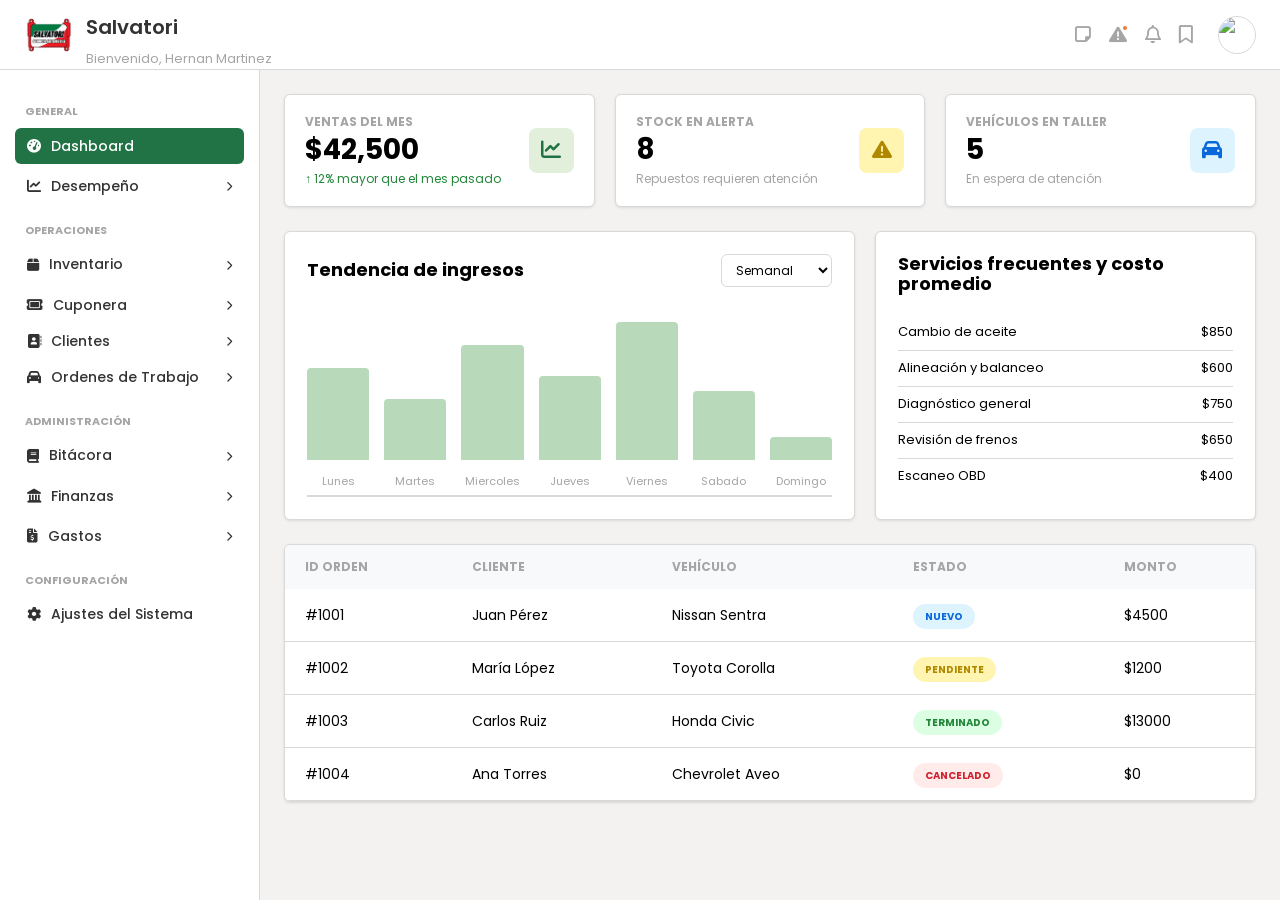
==== index.html @ 1855079c "Base del proyecto BuildNess" ====
<!DOCTYPE html>
<html lang="es">

<head>

    <meta charset="UTF-8">
    <meta name="viewport" content="width=device-width, initial-scale=1.0">

    <title>Salvatori - Portal</title>

    <link rel="stylesheet" href="css/normalize.css">
    <link rel="stylesheet" href="css/styles.css">

    <link href="https://fonts.googleapis.com/css2?family=Poppins:wght@300;400;500;600;700&display=swap"
        rel="stylesheet">

    <link href="https://cdnjs.cloudflare.com/ajax/libs/font-awesome/6.4.0/css/all.min.css" rel="stylesheet">

</head>

<body>

    <header id="main-header">

        <div class="logo-area">

            <div class="logo-box">
                <img src="assets/img/logo-salvatori.png" alt="Salvatori Logo">
            </div>

            <div>
                <h1>Salvatori</h1>
                <p>Bienvenido, Hernan Martinez</p>
            </div>

        </div>

        <div class="header-right">

            <div class="tool-icons">

                <i class="fa-regular fa-note-sticky"></i>

                <i class="fa-solid fa-triangle-exclamation">
                    <span class="notification-dot"></span>
                </i>

                <i class="fa-regular fa-bell"></i>
                <i class="fa-regular fa-bookmark"></i>

            </div>

            <div class="user-profile-circle">
                <img src="https://ui-avatars.com/api/?name=Hernan+Martinez&background=217346&color=fff" width="100%">
            </div>

        </div>

    </header>


    <!-- SIDEBAR -->

    <aside id="sidebar">

        <div class="nav-section">GENERAL</div>

        <div class="menu-item">
            <a href="index.html" class="menu-btn active">
                <span><i class="fa-solid fa-gauge-high"></i> Dashboard</span>
            </a>
        </div>

        <div class="menu-item">

            <input type="checkbox" id="desempeño" class="menu-check">

            <label for="desempeño" class="menu-btn">
                <span><i class="fa-solid fa-chart-line"></i> Desempeño</span>
                <i class="fa-solid fa-chevron-right chevron"></i>
            </label>

            <ul class="submenu">
                <li><a href="#">KPIs Personal</a></li>
                <li><a href="#">Eficiencia Taller</a></li>
            </ul>

        </div>


        <div class="nav-section">OPERACIONES</div>

        <div class="menu-item">

            <input type="checkbox" id="inventario" class="menu-check">

            <label for="inventario" class="menu-btn">
                <span><i class="fa-solid fa-box"></i> Inventario</span>
                <i class="fa-solid fa-chevron-right chevron"></i>
            </label>

            <ul class="submenu">
                <li><a href="#">Stock de Refacciones</a></li>
                <li><a href="#">Entradas/Salidas</a></li>
            </ul>

        </div>

        <div clss="menu-item">
            <input type="checkbox" id="cuponera" class="menu-check">

            <label for="cuponera" class="menu-btn">
                <span><i class="fa-solid fa-ticket"></i> Cuponera</span>
                <i class="fa-solid fa-chevron-right chevron"></i>
            </label>
            <ul class="submenu">
                <li><a href="#">Promociones vigentes</a></li>
                <li><a href="#">Historial de Canjes</a></li>
            </ul>
        </div>

        <div clss="menu-item">
            <input type="checkbox" id="clientes" class="menu-check">

            <label for="clientes" class="menu-btn">
                <span><i class="fa-solid fa-address-book"></i> Clientes</span>
                <i class="fa-solid fa-chevron-right chevron"></i>
            </label>
            <ul class="submenu">
                <li><a href="nuevo_cliente.html">Nuevo Cliente</a></li>
                <li><a href="#">Directorio de Clientes</a></li>
                <li><a href="#">Directorio de Vehiculos</a></li>
            </ul>
        </div>


        <div class="menu-item">

            <input type="checkbox" id="ordenes" class="menu-check">

            <label for="ordenes" class="menu-btn">
                <span><i class="fa-solid fa-car"></i> Ordenes de Trabajo</span>
                <i class="fa-solid fa-chevron-right chevron"></i>
            </label>

            <ul class="submenu">
                <li><a href="nueva_orden.html">Nueva orden</a></li>
                <li><a href="#">Seguimiento de orden</a></li>
                <li><a href="#">Historial</a></li>
            </ul>

        </div>

        <!-- ADMINISTRACIÓN -->

        <div class="nav-section">ADMINISTRACIÓN</div>

        <div class="menu-item">
            <input type="checkbox" id="m-bit" class="menu-check">
            <label for="m-bit" class="menu-btn">
                <span><i class="fa-solid fa-book"></i> Bitácora</span>
                <i class="fa-solid fa-chevron-right chevron"></i>
            </label>
            <ul class="submenu">
                <li><a href="#">Registro de Actividad</a></li>
            </ul>
        </div>


        <div class="menu-item">
            <input type="checkbox" id="m-fin" class="menu-check">
            <label for="m-fin" class="menu-btn">
                <span><i class="fa-solid fa-landmark"></i> Finanzas</span>
                <i class="fa-solid fa-chevron-right chevron"></i>
            </label>
            <ul class="submenu">
                <li><a href="#">Flujo de Caja</a></li>
                <li><a href="#">Facturacion</a></li>
            </ul>
        </div>


        <div class="menu-item">
            <input type="checkbox" id="m-gas" class="menu-check">
            <label for="m-gas" class="menu-btn">
                <span><i class="fa-solid fa-file-invoice-dollar"></i> Gastos</span>
                <i class="fa-solid fa-chevron-right chevron"></i>
            </label>
            <ul class="submenu">
                <li><a href="#">Proveedores</a></li>
            </ul>
        </div>


        <div class="nav-section">CONFIGURACIÓN</div>

        <div class="menu-item">
            <a class="menu-btn">
                <span><i class="fa-solid fa-gear"></i> Ajustes del Sistema</span>
            </a>
        </div>

    </aside>


    <!-- CONTENIDO -->

    <main id="content">

        <section class="stats-grid">

            <div class="card">

                <div>

                    <div class="card-label">Ventas del mes</div>
                    <div class="card-value">$42,500</div>

                    <div class="card-note positive">
                        ↑ 12% mayor que el mes pasado
                    </div>

                </div>

                <div class="card-icon" style="background:#e2efda;color:#217346;">
                    <i class="fa-solid fa-chart-line"></i>
                </div>

            </div>


            <div class="card">

                <div>

                    <div class="card-label">Stock en alerta</div>
                    <div class="card-value">8</div>

                    <div class="card-note">
                        Repuestos requieren atención
                    </div>

                </div>

                <div class="card-icon" style="background:#fff5b1;color:#b08800;">
                    <i class="fa-solid fa-triangle-exclamation"></i>
                </div>

            </div>


            <div class="card">

                <div>

                    <div class="card-label">Vehículos en taller</div>
                    <div class="card-value">5</div>

                    <div class="card-note">
                        En espera de atención
                    </div>

                </div>

                <div class="card-icon" style="background:#ddf4ff;color:#0969da;">
                    <i class="fa-solid fa-car"></i>
                </div>

            </div>

        </section>


        <section class="analytics-row">

            <div class="panel-box">

                <div class="panel-header">

                    <h3>Tendencia de ingresos</h3>

                    <select class="period-filter">
                        <option>Semanal</option>
                        <option>Último mes</option>
                        <option>Trimestre</option>
                        <option>Año</option>
                    </select>

                </div>

                <div class="chart-visual">

                    <div class="bar" style="height:60%">
                        <span class="month-label">Lunes</span>
                    </div>

                    <div class="bar" style="height:40%">
                        <span class="month-label">Martes</span>
                    </div>

                    <div class="bar" style="height:75%">
                        <span class="month-label">Miercoles</span>
                    </div>

                    <div class="bar" style="height:55%">
                        <span class="month-label">Jueves</span>
                    </div>

                    <div class="bar" style="height:90%">
                        <span class="month-label">Viernes</span>
                    </div>

                    <div class="bar" style="height:45%">
                        <span class="month-label">Sabado</span>
                    </div>

                    <div class="bar" style="height:15%">
                        <span class="month-label">Domingo</span>
                    </div>

                </div>

            </div>


            <div class="panel-box">

                <div class="panel-header">
                    <h3>Servicios frecuentes y costo promedio</h3>
                </div>

                <div class="servicios-list">

                    <div class="servicio-item">
                        <span>Cambio de aceite</span>
                        <span>$850</span>
                    </div>

                    <div class="servicio-item">
                        <span>Alineación y balanceo</span>
                        <span>$600</span>
                    </div>

                    <div class="servicio-item">
                        <span>Diagnóstico general</span>
                        <span>$750</span>
                    </div>

                    <div class="servicio-item">
                        <span>Revisión de frenos</span>
                        <span>$650</span>
                    </div>

                    <div class="servicio-item">
                        <span>Escaneo OBD</span>
                        <span>$400</span>
                    </div>

                </div>

            </div>

        </section>


        <section class="table-box">

            <table>

                <thead>

                    <tr>
                        <th>ID Orden</th>
                        <th>Cliente</th>
                        <th>Vehículo</th>
                        <th>Estado</th>
                        <th>Monto</th>
                    </tr>

                </thead>

                <tbody>

                    <tr>
                        <td>#1001</td>
                        <td>Juan Pérez</td>
                        <td>Nissan Sentra</td>
                        <td><span class="status st-nuevo">Nuevo</span></td>
                        <td>$4500</td>
                    </tr>

                    <tr>
                        <td>#1002</td>
                        <td>María López</td>
                        <td>Toyota Corolla</td>
                        <td><span class="status st-pendiente">Pendiente</span></td>
                        <td>$1200</td>
                    </tr>

                    <tr>
                        <td>#1003</td>
                        <td>Carlos Ruiz</td>
                        <td>Honda Civic</td>
                        <td><span class="status st-terminado">Terminado</span></td>
                        <td>$13000</td>
                    </tr>

                    <tr>
                        <td>#1004</td>
                        <td>Ana Torres</td>
                        <td>Chevrolet Aveo</td>
                        <td><span class="status st-cancelado">Cancelado</span></td>
                        <td>$0</td>
                    </tr>

                </tbody>

            </table>

        </section>

    </main>

</body>

</html>
---- css/styles.css ----
:root{

--primary:#217346;
--primary-dark:#107c10;

--accent-soft:#e2efda;
--bg-neutral:#f3f2f1;

--border:#d9d9d9;

--text-main:#333;
--text-sub:#a5a5a5;

--white:#ffffff;

--shadow:0 1px 3px rgba(0,0,0,0.1);

--st-completado:#22863a;
--bg-completado:#dcffe4;

--st-pendiente:#b08800;
--bg-pendiente:#fff5b1;

--st-cancelado:#cf222e;
--bg-cancelado:#ffebe9;

--st-cotizado:#57606a;
--bg-cotizado:#f6f8fa;

--st-nuevo:#0969da;
--bg-nuevo:#ddf4ff;
}

/* ======================
RESET
====================== */

*{
margin:0;
padding:0;
box-sizing:border-box;
}

body{

font-family:'Poppins',sans-serif;
font-size:15px;

background-color:var(--bg-neutral);

display:grid;

grid-template-areas:
"header header"
"sidebar content";

grid-template-columns:260px 1fr;
grid-template-rows:70px 1fr;

height:100vh;

overflow:hidden;
}

/* ======================
HEADER
====================== */

#main-header{

grid-area:header;

background:var(--white);

border-bottom:1px solid var(--border);

display:flex;

align-items:center;
justify-content:space-between;

padding:0 24px;
}

.logo-area{
display:flex;
align-items:center;
gap:12px;
}

.logo-box{

width:50px;
height:50px;

display:flex;
align-items:center;
justify-content:center;

border-radius:8px;

overflow:hidden;
}

.logo-box img{

width:100%;
height:100%;

object-fit:contain;
display:block;
}

.logo-area h1{

font-size:20px;
font-weight:600;

color:var(--text-main);
}

.logo-area p{

font-size:13px;

color:var(--text-sub);
}

.header-right{

display:flex;

align-items:center;

gap:25px;
}

/* ICONOS */

.tool-icons{

display:flex;

gap:18px;

color:var(--text-sub);

font-size:18px;
}

.tool-icons i{

cursor:pointer;

position:relative;

transition:color .2s;
}

.tool-icons i:hover{

color:var(--primary);
}

.notification-dot{

position:absolute;

top:-2px;
right:-2px;

width:8px;
height:8px;

background:#ed7d31;

border:2px solid white;

border-radius:50%;
}

.user-profile-circle{

width:38px;
height:38px;

border-radius:50%;

border:1px solid var(--border);

overflow:hidden;
}

/* ======================
SIDEBAR
====================== */

#sidebar{

grid-area:sidebar;

background:var(--white);

border-right:1px solid var(--border);

padding:15px;

overflow-y:auto;
}

.nav-section{

font-size:11px;

font-weight:700;

color:var(--text-sub);

text-transform:uppercase;

margin:20px 0 10px 10px;
}

.menu-item{

margin-bottom:4px;
}

.menu-check{

display:none;
}

.menu-btn{

display:flex;

align-items:center;
justify-content:space-between;

padding:10px 12px;

font-size:14px;

font-weight:500;

border-radius:6px;

cursor:pointer;

text-decoration:none;

color:var(--text-main);
}

.menu-btn span{

display:flex;

align-items:center;

gap:10px;
}

.menu-btn:hover{

background:var(--accent-soft);
}

.menu-btn.active{

background:var(--primary);

color:white;
}

.chevron{

font-size:10px;

transition:transform .3s;
}

.submenu{

list-style:none;

padding-left:44px;

max-height:0;

overflow:hidden;

transition:max-height .3s ease-out;
}

.submenu li a{

display:block;

padding:7px 0;

font-size:13px;

text-decoration:none;

color:var(--text-sub);
}

.submenu li a:hover{

color:var(--primary);
}

.menu-check:checked ~ .submenu{

max-height:250px;

padding-bottom:8px;
}

.menu-check:checked ~ .menu-btn .chevron{

transform:rotate(90deg);
}

/* ======================
CONTENT
====================== */

#content{

grid-area:content;

padding:24px;

overflow-y:auto;
}

/* ======================
KPI CARDS
====================== */

.stats-grid{

display:grid;

grid-template-columns:repeat(3,1fr);

gap:20px;

margin-bottom:24px;
}

.card{

background:var(--white);

padding:20px;

border-radius:6px;

border:1px solid var(--border);

display:flex;

justify-content:space-between;

align-items:center;

box-shadow:var(--shadow);
}

.card-label{

font-size:12px;

font-weight:700;

color:var(--text-sub);

text-transform:uppercase;
}

.card-value{

font-size:28px;

font-weight:700;

margin-top:5px;
}

.card-note{

font-size:12px;

margin-top:6px;

color:var(--text-sub);
}

.card-note.positive{

color:var(--st-completado);
}

.card-icon{

width:45px;
height:45px;

border-radius:8px;

display:flex;

align-items:center;
justify-content:center;

font-size:20px;
}

/* ======================
ANALYTICS
====================== */

.analytics-row{

display:grid;

grid-template-columns:1.8fr 1.2fr;

gap:20px;

margin-bottom:24px;
}

.panel-box{

background:var(--white);

border:1px solid var(--border);

border-radius:6px;

padding:22px;

box-shadow:var(--shadow);
}

.panel-header{

display:flex;

justify-content:space-between;

align-items:center;

margin-bottom:20px;
}

.panel-header h3{

font-size:18px;
}

.period-filter{

font-family:'Poppins',sans-serif;

font-size:12px;

padding:6px 10px;

border:1px solid var(--border);

border-radius:6px;

background:var(--white);
}

/* ======================
CHART
====================== */

.chart-visual{

height:190px;

display:flex;

align-items:flex-end;

gap:15px;

border-bottom:2px solid var(--border);

padding-bottom:35px;
}

.bar{

flex:1;

background:#b8daba;

border-radius:4px 4px 0 0;

position:relative;
}

.month-label{

position:absolute;

bottom:-28px;

left:50%;

transform:translateX(-50%);

font-size:11px;

color:var(--text-sub);
}

/* ======================
SERVICIOS FRECUENTES
====================== */

.servicios-list{

margin-top:10px;
}

.servicio-item{

display:flex;

justify-content:space-between;

padding:10px 0;

border-bottom:1px solid var(--border);

font-size:13px;
}

.servicio-item:last-child{

border-bottom:none;
}

/* ======================
TABLE
====================== */

.table-box{

background:var(--white);

border:1px solid var(--border);

border-radius:6px;

overflow:hidden;

box-shadow:var(--shadow);
}

table{

width:100%;

border-collapse:collapse;
}

th{

background:#f8f9fa;

padding:15px 20px;

text-align:left;

font-size:12px;

color:var(--text-sub);

text-transform:uppercase;
}

td{

padding:18px 20px;

border-bottom:1px solid var(--border);

font-size:14px;
}

/* ======================
STATUS
====================== */

.status{

padding:5px 12px;

border-radius:15px;

font-size:10px;

font-weight:700;

text-transform:uppercase;
}


/* ======================
FORMULARIOS GENERALES
====================== */

.form-page{
background:var(--white);
border:1px solid var(--border);
border-radius:6px;
padding:25px;
box-shadow:var(--shadow);
}

.form-title{
font-size:20px;
font-weight:600;
margin-bottom:20px;
}

.form-grid{
display:grid;
grid-template-columns:1fr 1fr;
gap:25px;
}

.form-section{
border:1px solid var(--border);
border-radius:6px;
padding:20px;
background:#fafafa;
}

.form-section h3{
font-size:15px;
margin-bottom:15px;
}

.input-group{
display:flex;
flex-direction:column;
margin-bottom:15px;
}

.input-group label{
font-size:12px;
font-weight:600;
margin-bottom:5px;
color:var(--text-sub);
text-transform:uppercase;
}

.input-group input,
.input-group select,
.input-group textarea{

font-family:'Poppins',sans-serif;

padding:10px;

border:1px solid var(--border);

border-radius:6px;

font-size:14px;

background:white;
}

textarea{
resize:vertical;
min-height:80px;
}

/* ======================
BOTONES FORM
====================== */

.form-actions{

margin-top:20px;

display:flex;

gap:12px;
}

.btn{

padding:10px 18px;

border-radius:6px;

border:1px solid var(--border);

background:#f8f9fa;

cursor:pointer;

font-weight:500;

font-family:'Poppins',sans-serif;
}

.btn-primary{

background:var(--primary);

color:white;

border:none;
}

.btn-primary:hover{

background:var(--primary-dark);
}

/* ======================
ORDEN DE TRABAJO
====================== */

.ot-layout{

display:grid;

grid-template-columns:2fr 1fr;

gap:25px;
}

.ot-side{

background:#fafafa;

border:1px solid var(--border);

border-radius:6px;

padding:20px;
}

.ot-side h3{

font-size:15px;

margin-bottom:10px;
}

.ot-actions{

margin-top:10px;

display:flex;

flex-direction:column;

gap:8px;
}

.ot-actions button{

padding:8px;

font-size:13px;

cursor:pointer;

border-radius:6px;

border:1px solid var(--border);

background:#f3f2f1;
}

.ot-actions button:hover{

background:#eaeaea;
}

.total-box{

margin-top:20px;

display:flex;

gap:20px;
}

.total-box input{

width:160px;

padding:10px;

border:1px solid var(--border);

border-radius:6px;
}

.st-nuevo{background:var(--bg-nuevo);color:var(--st-nuevo);}
.st-cotizado{background:var(--bg-cotizado);color:var(--st-cotizado);}
.st-pendiente{background:var(--bg-pendiente);color:var(--st-pendiente);}
.st-terminado{background:var(--bg-completado);color:var(--st-completado);}
.st-cancelado{background:var(--bg-cancelado);color:var(--st-cancelado);}
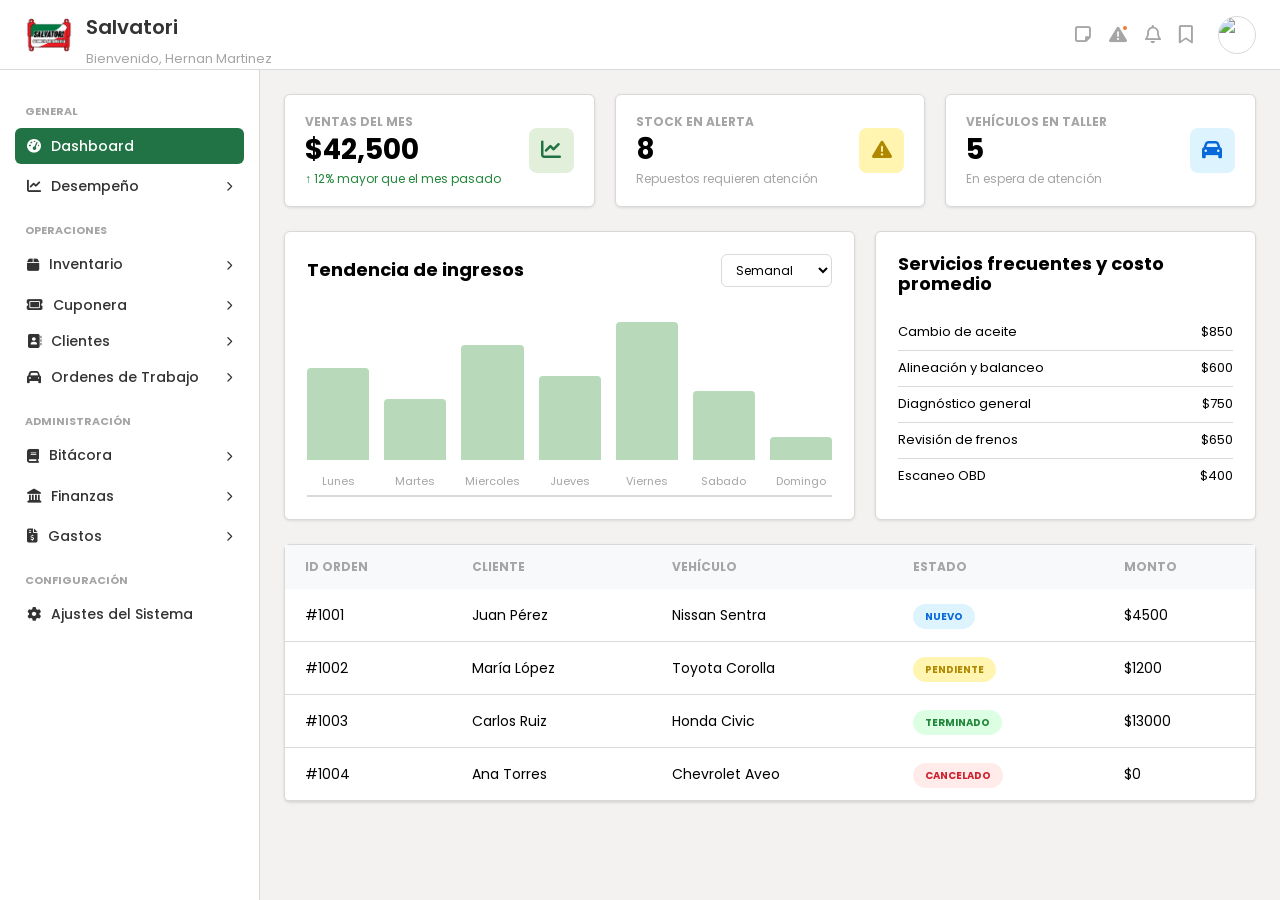
==== commit 039efab4: "Respaldo local antes de unir cambios" ====
--- a/index.html
+++ b/index.html
@@ -100,7 +100,7 @@
             </label>
 
             <ul class="submenu">
-                <li><a href="#">Stock de Refacciones</a></li>
+                <li><a href="mostrar_Inventario.php">Stock de Refacciones</a></li>
                 <li><a href="#">Entradas/Salidas</a></li>
             </ul>
 
@@ -128,8 +128,8 @@
             </label>
             <ul class="submenu">
                 <li><a href="nuevo_cliente.html">Nuevo Cliente</a></li>
-                <li><a href="#">Directorio de Clientes</a></li>
-                <li><a href="#">Directorio de Vehiculos</a></li>
+                <li><a href="mostrar_clientes.php">Directorio de Clientes</a></li>
+                <li><a href="mostrar_vehiculos.php">Directorio de Vehiculos</a></li>
             </ul>
         </div>
 
--- a/css/styles.css
+++ b/css/styles.css
@@ -59,7 +59,6 @@
 
 height:100vh;
 
-overflow:hidden;
 }
 
 /* ======================
@@ -562,8 +561,6 @@
 border:1px solid var(--border);
 
 border-radius:6px;
-
-overflow:hidden;
 
 box-shadow:var(--shadow);
 }
@@ -819,4 +816,5 @@
 .st-cotizado{background:var(--bg-cotizado);color:var(--st-cotizado);}
 .st-pendiente{background:var(--bg-pendiente);color:var(--st-pendiente);}
 .st-terminado{background:var(--bg-completado);color:var(--st-completado);}
-.st-cancelado{background:var(--bg-cancelado);color:var(--st-cancelado);}+.st-cancelado{background:var(--bg-cancelado);color:var(--st-cancelado);}
+
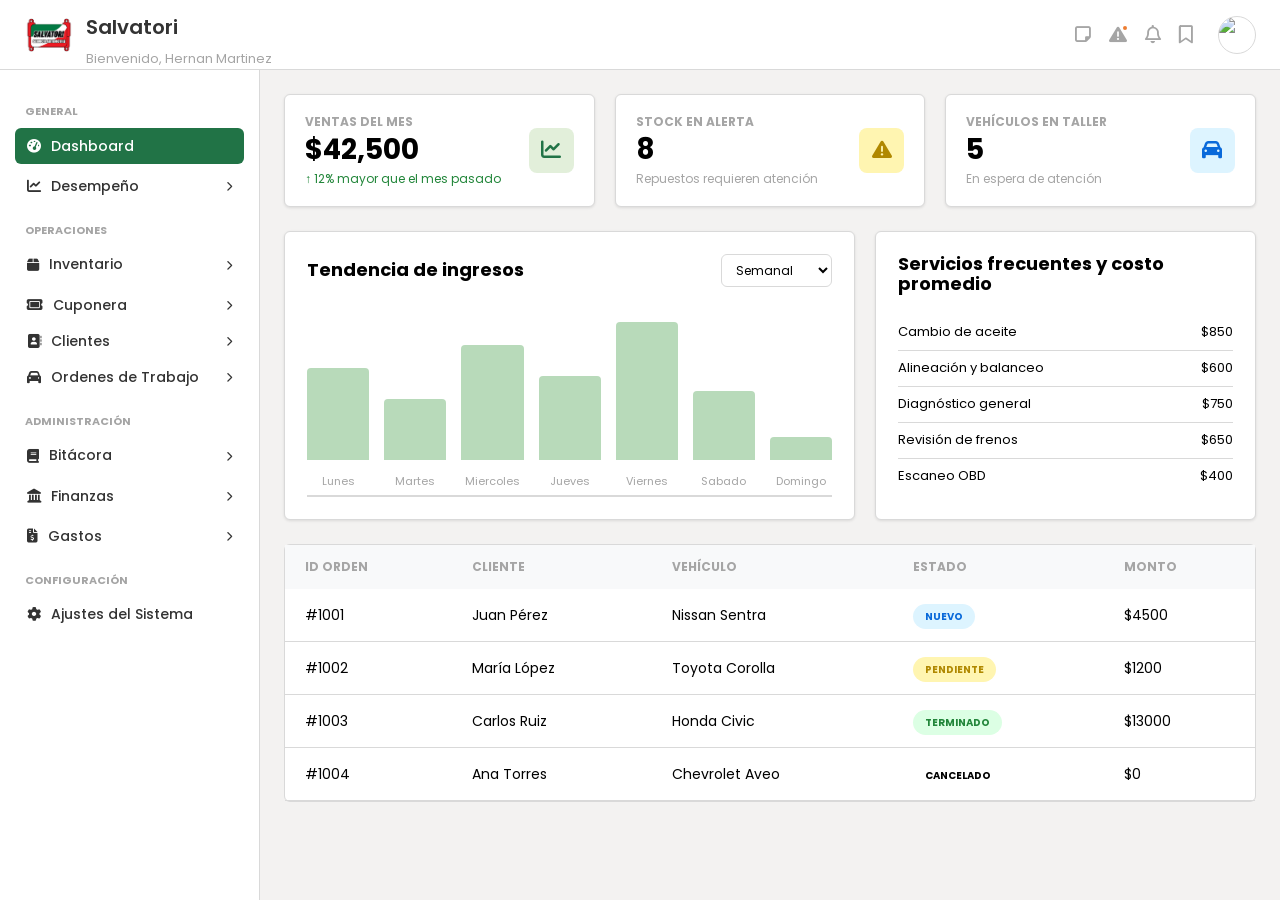
==== commit dbf038a1: "commit de bases de datos primera parte" ====
--- a/index.html
+++ b/index.html
@@ -100,7 +100,11 @@
             </label>
 
             <ul class="submenu">
+<<<<<<< HEAD
                 <li><a href="mostrar_Inventario.php">Stock de Refacciones</a></li>
+=======
+                <li><a href="#">Stock de Refacciones</a></li>
+>>>>>>> 7efe7dcb1973ea1dda36215cb1696641585e482b
                 <li><a href="#">Entradas/Salidas</a></li>
             </ul>
 
@@ -128,8 +132,13 @@
             </label>
             <ul class="submenu">
                 <li><a href="nuevo_cliente.html">Nuevo Cliente</a></li>
+<<<<<<< HEAD
                 <li><a href="mostrar_clientes.php">Directorio de Clientes</a></li>
                 <li><a href="mostrar_vehiculos.php">Directorio de Vehiculos</a></li>
+=======
+                <li><a href="#">Directorio de Clientes</a></li>
+                <li><a href="#">Directorio de Vehiculos</a></li>
+>>>>>>> 7efe7dcb1973ea1dda36215cb1696641585e482b
             </ul>
         </div>
 
--- a/css/styles.css
+++ b/css/styles.css
@@ -59,6 +59,10 @@
 
 height:100vh;
 
+<<<<<<< HEAD
+=======
+overflow:hidden;
+>>>>>>> 7efe7dcb1973ea1dda36215cb1696641585e482b
 }
 
 /* ======================
@@ -562,6 +566,11 @@
 
 border-radius:6px;
 
+<<<<<<< HEAD
+=======
+overflow:hidden;
+
+>>>>>>> 7efe7dcb1973ea1dda36215cb1696641585e482b
 box-shadow:var(--shadow);
 }
 
@@ -816,5 +825,9 @@
 .st-cotizado{background:var(--bg-cotizado);color:var(--st-cotizado);}
 .st-pendiente{background:var(--bg-pendiente);color:var(--st-pendiente);}
 .st-terminado{background:var(--bg-completado);color:var(--st-completado);}
+<<<<<<< HEAD
 .st-cancelado{background:var(--bg-cancelado);color:var(--st-cancelado);}
 
+=======
+.st-cancelado{background:var(--bg-cancelado);color:var(--st-cancelado);}
+>>>>>>> 7efe7dcb1973ea1dda36215cb1696641585e482b
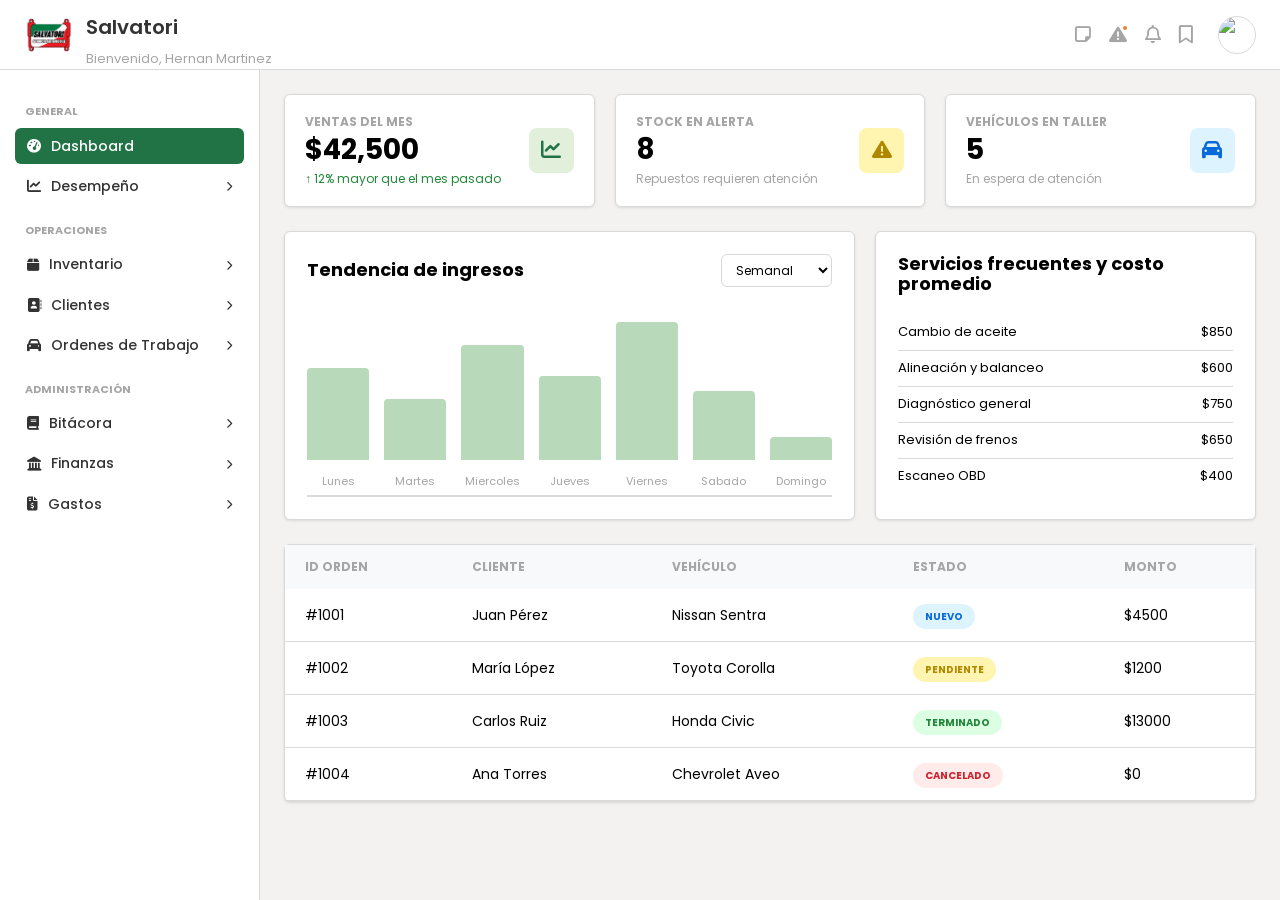
==== commit 3bc5fb0b: "Commit eliminando configuracion y cuponera, ademas de agregar cambios en inventario" ====
--- a/index.html
+++ b/index.html
@@ -100,30 +100,13 @@
             </label>
 
             <ul class="submenu">
-<<<<<<< HEAD
                 <li><a href="mostrar_Inventario.php">Stock de Refacciones</a></li>
-=======
-                <li><a href="#">Stock de Refacciones</a></li>
->>>>>>> 7efe7dcb1973ea1dda36215cb1696641585e482b
-                <li><a href="#">Entradas/Salidas</a></li>
-            </ul>
-
-        </div>
-
-        <div clss="menu-item">
-            <input type="checkbox" id="cuponera" class="menu-check">
-
-            <label for="cuponera" class="menu-btn">
-                <span><i class="fa-solid fa-ticket"></i> Cuponera</span>
-                <i class="fa-solid fa-chevron-right chevron"></i>
-            </label>
-            <ul class="submenu">
-                <li><a href="#">Promociones vigentes</a></li>
-                <li><a href="#">Historial de Canjes</a></li>
-            </ul>
-        </div>
-
-        <div clss="menu-item">
+                <li><a href="entradas_salidas.php">Entradas/Salidas</a></li>
+            </ul>
+
+        </div>
+
+        <div class="menu-item">
             <input type="checkbox" id="clientes" class="menu-check">
 
             <label for="clientes" class="menu-btn">
@@ -132,13 +115,8 @@
             </label>
             <ul class="submenu">
                 <li><a href="nuevo_cliente.html">Nuevo Cliente</a></li>
-<<<<<<< HEAD
                 <li><a href="mostrar_clientes.php">Directorio de Clientes</a></li>
                 <li><a href="mostrar_vehiculos.php">Directorio de Vehiculos</a></li>
-=======
-                <li><a href="#">Directorio de Clientes</a></li>
-                <li><a href="#">Directorio de Vehiculos</a></li>
->>>>>>> 7efe7dcb1973ea1dda36215cb1696641585e482b
             </ul>
         </div>
 
@@ -200,14 +178,6 @@
             </ul>
         </div>
 
-
-        <div class="nav-section">CONFIGURACIÓN</div>
-
-        <div class="menu-item">
-            <a class="menu-btn">
-                <span><i class="fa-solid fa-gear"></i> Ajustes del Sistema</span>
-            </a>
-        </div>
 
     </aside>
 
--- a/css/styles.css
+++ b/css/styles.css
@@ -29,6 +29,9 @@
 
 --st-nuevo:#0969da;
 --bg-nuevo:#ddf4ff;
+
+--color-fuente: #000000;
+--color-fondo: #ffffff;
 }
 
 /* ======================
@@ -59,10 +62,6 @@
 
 height:100vh;
 
-<<<<<<< HEAD
-=======
-overflow:hidden;
->>>>>>> 7efe7dcb1973ea1dda36215cb1696641585e482b
 }
 
 /* ======================
@@ -566,11 +565,6 @@
 
 border-radius:6px;
 
-<<<<<<< HEAD
-=======
-overflow:hidden;
-
->>>>>>> 7efe7dcb1973ea1dda36215cb1696641585e482b
 box-shadow:var(--shadow);
 }
 
@@ -821,13 +815,38 @@
 border-radius:6px;
 }
 
+.input-error{
+border-color:var(--st-cancelado)!important;
+background:#fff8f8;
+}
+
+.error-msg{
+display:block;
+color:var(--st-cancelado);
+font-size:12px;
+margin-top:4px;
+}
+
+.form-alerta{
+margin:16px 24px;
+padding:12px 16px;
+background:var(--accent-soft);
+border:1px solid var(--primary);
+border-radius:6px;
+color:var(--text-main);
+}
+
+.btn-tabla-borrar{
+display:inline-flex;
+align-items:center;
+justify-content:center;
+text-decoration:none;
+color:inherit;
+}
+
 .st-nuevo{background:var(--bg-nuevo);color:var(--st-nuevo);}
 .st-cotizado{background:var(--bg-cotizado);color:var(--st-cotizado);}
 .st-pendiente{background:var(--bg-pendiente);color:var(--st-pendiente);}
 .st-terminado{background:var(--bg-completado);color:var(--st-completado);}
-<<<<<<< HEAD
 .st-cancelado{background:var(--bg-cancelado);color:var(--st-cancelado);}
 
-=======
-.st-cancelado{background:var(--bg-cancelado);color:var(--st-cancelado);}
->>>>>>> 7efe7dcb1973ea1dda36215cb1696641585e482b
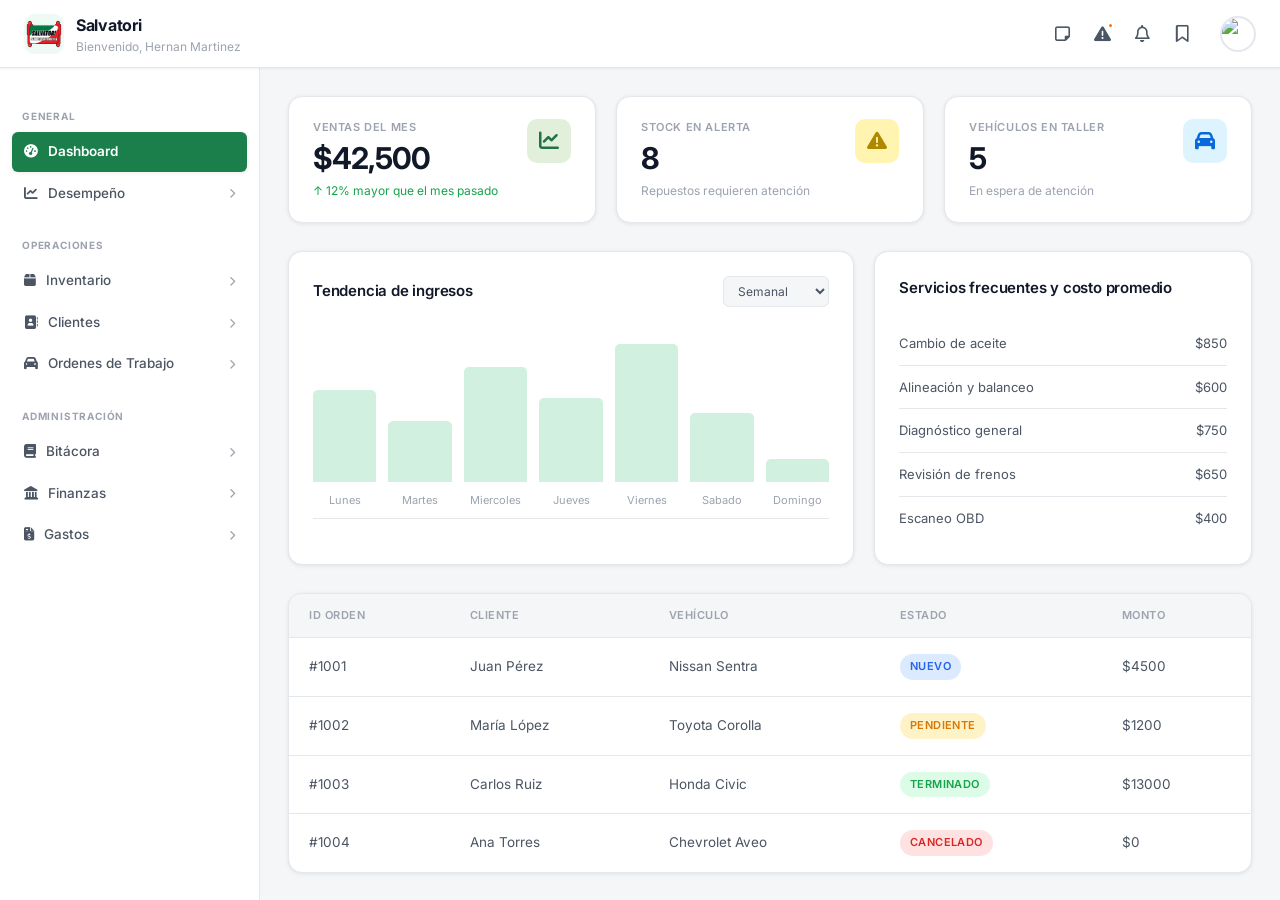
==== commit a0a552a7: "Cambios en hoja de estilos, bd y docker" ====
--- a/index.html
+++ b/index.html
@@ -8,7 +8,6 @@
 
     <title>Salvatori - Portal</title>
 
-    <link rel="stylesheet" href="css/normalize.css">
     <link rel="stylesheet" href="css/styles.css">
 
     <link href="https://fonts.googleapis.com/css2?family=Poppins:wght@300;400;500;600;700&display=swap"
@@ -23,6 +22,9 @@
     <header id="main-header">
 
         <div class="logo-area">
+            <button id="menu-toggle" class="menu-toggle-btn" aria-label="Abrir menú">
+                <i class="fa-solid fa-bars"></i>
+            </button>
 
             <div class="logo-box">
                 <img src="assets/img/logo-salvatori.png" alt="Salvatori Logo">
@@ -400,6 +402,34 @@
 
     </main>
 
+    <div id="sidebar-overlay"></div>
+    <script>
+    document.addEventListener('DOMContentLoaded', function() {
+        var menuToggle = document.getElementById('menu-toggle');
+        var sidebar = document.getElementById('sidebar');
+        var overlay = document.getElementById('sidebar-overlay');
+
+        if (menuToggle && sidebar && overlay) {
+            menuToggle.addEventListener('click', function(e) {
+                e.stopPropagation();
+                sidebar.classList.toggle('sidebar-open');
+                overlay.classList.toggle('is-visible');
+            });
+
+            overlay.addEventListener('click', function() {
+                sidebar.classList.remove('sidebar-open');
+                overlay.classList.remove('is-visible');
+            });
+
+            var sidebarLinks = sidebar.querySelectorAll('.menu-btn:not(label), .submenu a');
+            sidebarLinks.forEach(function(link) {
+                link.addEventListener('click', function() {
+                    sidebar.classList.remove('sidebar-open');
+                    overlay.classList.remove('is-visible');
+                });
+            });
+        }
+    });
+    </script>
 </body>
-
 </html>
--- a/css/styles.css
+++ b/css/styles.css
@@ -1,852 +1,1288 @@
-:root{
-
---primary:#217346;
---primary-dark:#107c10;
-
---accent-soft:#e2efda;
---bg-neutral:#f3f2f1;
-
---border:#d9d9d9;
-
---text-main:#333;
---text-sub:#a5a5a5;
-
---white:#ffffff;
-
---shadow:0 1px 3px rgba(0,0,0,0.1);
-
---st-completado:#22863a;
---bg-completado:#dcffe4;
-
---st-pendiente:#b08800;
---bg-pendiente:#fff5b1;
-
---st-cancelado:#cf222e;
---bg-cancelado:#ffebe9;
-
---st-cotizado:#57606a;
---bg-cotizado:#f6f8fa;
-
---st-nuevo:#0969da;
---bg-nuevo:#ddf4ff;
-
---color-fuente: #000000;
---color-fondo: #ffffff;
-}
-
-/* ======================
-RESET
-====================== */
-
-*{
-margin:0;
-padding:0;
-box-sizing:border-box;
-}
-
-body{
-
-font-family:'Poppins',sans-serif;
-font-size:15px;
-
-background-color:var(--bg-neutral);
-
-display:grid;
-
-grid-template-areas:
-"header header"
-"sidebar content";
-
-grid-template-columns:260px 1fr;
-grid-template-rows:70px 1fr;
-
-height:100vh;
-
-}
-
-/* ======================
-HEADER
-====================== */
-
-#main-header{
-
-grid-area:header;
-
-background:var(--white);
-
-border-bottom:1px solid var(--border);
-
-display:flex;
-
-align-items:center;
-justify-content:space-between;
-
-padding:0 24px;
-}
-
-.logo-area{
-display:flex;
-align-items:center;
-gap:12px;
-}
-
-.logo-box{
-
-width:50px;
-height:50px;
-
-display:flex;
-align-items:center;
-justify-content:center;
-
-border-radius:8px;
-
-overflow:hidden;
-}
-
-.logo-box img{
-
-width:100%;
-height:100%;
-
-object-fit:contain;
-display:block;
-}
-
-.logo-area h1{
-
-font-size:20px;
-font-weight:600;
-
-color:var(--text-main);
-}
-
-.logo-area p{
-
-font-size:13px;
-
-color:var(--text-sub);
-}
-
-.header-right{
-
-display:flex;
-
-align-items:center;
-
-gap:25px;
-}
-
-/* ICONOS */
-
-.tool-icons{
-
-display:flex;
-
-gap:18px;
-
-color:var(--text-sub);
-
-font-size:18px;
-}
-
-.tool-icons i{
-
-cursor:pointer;
-
-position:relative;
-
-transition:color .2s;
-}
-
-.tool-icons i:hover{
-
-color:var(--primary);
-}
-
-.notification-dot{
-
-position:absolute;
-
-top:-2px;
-right:-2px;
-
-width:8px;
-height:8px;
-
-background:#ed7d31;
-
-border:2px solid white;
-
-border-radius:50%;
-}
-
-.user-profile-circle{
-
-width:38px;
-height:38px;
-
-border-radius:50%;
-
-border:1px solid var(--border);
-
-overflow:hidden;
-}
-
-/* ======================
-SIDEBAR
-====================== */
-
-#sidebar{
-
-grid-area:sidebar;
-
-background:var(--white);
-
-border-right:1px solid var(--border);
-
-padding:15px;
-
-overflow-y:auto;
-}
-
-.nav-section{
-
-font-size:11px;
-
-font-weight:700;
-
-color:var(--text-sub);
-
-text-transform:uppercase;
-
-margin:20px 0 10px 10px;
-}
-
-.menu-item{
-
-margin-bottom:4px;
-}
-
-.menu-check{
-
-display:none;
-}
-
-.menu-btn{
-
-display:flex;
-
-align-items:center;
-justify-content:space-between;
-
-padding:10px 12px;
-
-font-size:14px;
-
-font-weight:500;
-
-border-radius:6px;
-
-cursor:pointer;
-
-text-decoration:none;
-
-color:var(--text-main);
-}
-
-.menu-btn span{
-
-display:flex;
-
-align-items:center;
-
-gap:10px;
-}
-
-.menu-btn:hover{
-
-background:var(--accent-soft);
-}
-
-.menu-btn.active{
-
-background:var(--primary);
-
-color:white;
-}
-
-.chevron{
-
-font-size:10px;
-
-transition:transform .3s;
-}
-
-.submenu{
-
-list-style:none;
-
-padding-left:44px;
-
-max-height:0;
-
-overflow:hidden;
-
-transition:max-height .3s ease-out;
-}
-
-.submenu li a{
-
-display:block;
-
-padding:7px 0;
-
-font-size:13px;
-
-text-decoration:none;
-
-color:var(--text-sub);
-}
-
-.submenu li a:hover{
-
-color:var(--primary);
-}
-
-.menu-check:checked ~ .submenu{
-
-max-height:250px;
-
-padding-bottom:8px;
-}
-
-.menu-check:checked ~ .menu-btn .chevron{
-
-transform:rotate(90deg);
-}
-
-/* ======================
-CONTENT
-====================== */
-
-#content{
-
-grid-area:content;
-
-padding:24px;
-
-overflow-y:auto;
-}
-
-/* ======================
-KPI CARDS
-====================== */
-
-.stats-grid{
-
-display:grid;
-
-grid-template-columns:repeat(3,1fr);
-
-gap:20px;
-
-margin-bottom:24px;
-}
-
-.card{
-
-background:var(--white);
-
-padding:20px;
-
-border-radius:6px;
-
-border:1px solid var(--border);
-
-display:flex;
-
-justify-content:space-between;
-
-align-items:center;
-
-box-shadow:var(--shadow);
-}
-
-.card-label{
-
-font-size:12px;
-
-font-weight:700;
-
-color:var(--text-sub);
-
-text-transform:uppercase;
-}
-
-.card-value{
-
-font-size:28px;
-
-font-weight:700;
-
-margin-top:5px;
-}
-
-.card-note{
-
-font-size:12px;
-
-margin-top:6px;
-
-color:var(--text-sub);
-}
-
-.card-note.positive{
-
-color:var(--st-completado);
-}
-
-.card-icon{
-
-width:45px;
-height:45px;
-
-border-radius:8px;
-
-display:flex;
-
-align-items:center;
-justify-content:center;
-
-font-size:20px;
-}
-
-/* ======================
-ANALYTICS
-====================== */
-
-.analytics-row{
-
-display:grid;
-
-grid-template-columns:1.8fr 1.2fr;
-
-gap:20px;
-
-margin-bottom:24px;
-}
-
-.panel-box{
-
-background:var(--white);
-
-border:1px solid var(--border);
-
-border-radius:6px;
-
-padding:22px;
-
-box-shadow:var(--shadow);
-}
-
-.panel-header{
-
-display:flex;
-
-justify-content:space-between;
-
-align-items:center;
-
-margin-bottom:20px;
-}
-
-.panel-header h3{
-
-font-size:18px;
-}
-
-.period-filter{
-
-font-family:'Poppins',sans-serif;
-
-font-size:12px;
-
-padding:6px 10px;
-
-border:1px solid var(--border);
-
-border-radius:6px;
-
-background:var(--white);
-}
-
-/* ======================
-CHART
-====================== */
-
-.chart-visual{
-
-height:190px;
-
-display:flex;
-
-align-items:flex-end;
-
-gap:15px;
-
-border-bottom:2px solid var(--border);
-
-padding-bottom:35px;
-}
-
-.bar{
-
-flex:1;
-
-background:#b8daba;
-
-border-radius:4px 4px 0 0;
-
-position:relative;
-}
-
-.month-label{
-
-position:absolute;
-
-bottom:-28px;
-
-left:50%;
-
-transform:translateX(-50%);
-
-font-size:11px;
-
-color:var(--text-sub);
-}
-
-/* ======================
-SERVICIOS FRECUENTES
-====================== */
-
-.servicios-list{
-
-margin-top:10px;
-}
-
-.servicio-item{
-
-display:flex;
-
-justify-content:space-between;
-
-padding:10px 0;
-
-border-bottom:1px solid var(--border);
-
-font-size:13px;
-}
-
-.servicio-item:last-child{
-
-border-bottom:none;
-}
-
-/* ======================
-TABLE
-====================== */
-
-.table-box{
-
-background:var(--white);
-
-border:1px solid var(--border);
-
-border-radius:6px;
-
-box-shadow:var(--shadow);
-}
-
-table{
-
-width:100%;
-
-border-collapse:collapse;
-}
-
-th{
-
-background:#f8f9fa;
-
-padding:15px 20px;
-
-text-align:left;
-
-font-size:12px;
-
-color:var(--text-sub);
-
-text-transform:uppercase;
-}
-
-td{
-
-padding:18px 20px;
-
-border-bottom:1px solid var(--border);
-
-font-size:14px;
-}
-
-/* ======================
-STATUS
-====================== */
-
-.status{
-
-padding:5px 12px;
-
-border-radius:15px;
-
-font-size:10px;
-
-font-weight:700;
-
-text-transform:uppercase;
-}
-
-
-/* ======================
-FORMULARIOS GENERALES
-====================== */
-
-.form-page{
-background:var(--white);
-border:1px solid var(--border);
-border-radius:6px;
-padding:25px;
-box-shadow:var(--shadow);
-}
-
-.form-title{
-font-size:20px;
-font-weight:600;
-margin-bottom:20px;
-}
-
-.form-grid{
-display:grid;
-grid-template-columns:1fr 1fr;
-gap:25px;
-}
-
-.form-section{
-border:1px solid var(--border);
-border-radius:6px;
-padding:20px;
-background:#fafafa;
-}
-
-.form-section h3{
-font-size:15px;
-margin-bottom:15px;
-}
-
-.input-group{
-display:flex;
-flex-direction:column;
-margin-bottom:15px;
-}
-
-.input-group label{
-font-size:12px;
-font-weight:600;
-margin-bottom:5px;
-color:var(--text-sub);
-text-transform:uppercase;
+/* ==========================================================================
+   IMPORTS
+   ========================================================================== */
+@import url('https://fonts.googleapis.com/css2?family=Inter:wght@400;500;600;700&display=swap');
+
+/* ==========================================================================
+   TOKENS DE DISEÑO — MODO CLARO
+   ========================================================================== */
+:root {
+  /* Marca */
+  --primary:        #1a7f4b;
+  --primary-dark:   #145f38;
+  --primary-light:  #d1f0e0;
+  --primary-subtle: #f0faf5;
+
+  /* Neutros */
+  --bg-base:        #f5f6f8;
+  --bg-surface:     #ffffff;
+  --bg-elevated:    #ffffff;
+  --bg-hover:       #f0faf5;
+
+  /* Bordes */
+  --border:         #e4e7ec;
+  --border-strong:  #c8cdd6;
+
+  /* Texto */
+  --text-primary:   #111827;
+  --text-secondary: #4b5563;
+  --text-muted:     #9ca3af;
+  --text-inverse:   #ffffff;
+
+  /* Sombras */
+  --shadow-xs:  0 1px 2px rgba(0,0,0,.06);
+  --shadow-sm:  0 1px 4px rgba(0,0,0,.08), 0 0 1px rgba(0,0,0,.04);
+  --shadow-md:  0 4px 12px rgba(0,0,0,.10), 0 0 1px rgba(0,0,0,.05);
+  --shadow-lg:  0 8px 24px rgba(0,0,0,.12), 0 0 1px rgba(0,0,0,.05);
+
+  /* Estados */
+  --st-completado:  #16a34a;
+  --bg-completado:  #dcfce7;
+  --st-pendiente:   #d97706;
+  --bg-pendiente:   #fef3c7;
+  --st-cancelado:   #dc2626;
+  --bg-cancelado:   #fee2e2;
+  --st-cotizado:    #6b7280;
+  --bg-cotizado:    #f3f4f6;
+  --st-nuevo:       #2563eb;
+  --bg-nuevo:       #dbeafe;
+
+  /* Layout */
+  --sidebar-w:      260px;
+  --header-h:       68px;
+  --radius-sm:      6px;
+  --radius-md:      10px;
+  --radius-lg:      14px;
+  --radius-full:    9999px;
+
+  /* Transiciones */
+  --ease-out:   cubic-bezier(.4, 0, .2, 1);
+  --dur-fast:   150ms;
+  --dur-base:   220ms;
+  --dur-slow:   350ms;
+}
+
+/* ==========================================================================
+   TOKENS — MODO OSCURO
+   ========================================================================== */
+[data-theme="dark"] {
+  --primary:        #34d17a;
+  --primary-dark:   #28b868;
+  --primary-light:  #1a3d2b;
+  --primary-subtle: #162b20;
+
+  --bg-base:        #0f1117;
+  --bg-surface:     #181c25;
+  --bg-elevated:    #1f2433;
+  --bg-hover:       #1a3d2b;
+
+  --border:         #2a2f3d;
+  --border-strong:  #3a3f50;
+
+  --text-primary:   #f1f5f9;
+  --text-secondary: #94a3b8;
+  --text-muted:     #4b5563;
+  --text-inverse:   #0f1117;
+
+  --shadow-xs:  0 1px 2px rgba(0,0,0,.3);
+  --shadow-sm:  0 1px 4px rgba(0,0,0,.4);
+  --shadow-md:  0 4px 12px rgba(0,0,0,.5);
+  --shadow-lg:  0 8px 24px rgba(0,0,0,.6);
+
+  --st-completado:  #4ade80;
+  --bg-completado:  #14532d;
+  --st-pendiente:   #fbbf24;
+  --bg-pendiente:   #451a03;
+  --st-cancelado:   #f87171;
+  --bg-cancelado:   #450a0a;
+  --st-cotizado:    #9ca3af;
+  --bg-cotizado:    #1f2433;
+  --st-nuevo:       #60a5fa;
+  --bg-nuevo:       #1e3a5f;
+}
+
+/* ==========================================================================
+   RESET Y BASE
+   ========================================================================== */
+*, *::before, *::after {
+  margin: 0;
+  padding: 0;
+  box-sizing: border-box;
+}
+
+html {
+  line-height: 1.15;
+  -webkit-text-size-adjust: 100%;
+  scroll-behavior: smooth;
+}
+
+body {
+  font-family: 'Inter', 'Poppins', sans-serif;
+  font-size: 14px;
+  line-height: 1.6;
+  color: var(--text-primary);
+  background-color: var(--bg-base);
+  display: grid;
+  grid-template-areas:
+    "header header"
+    "sidebar content";
+  grid-template-columns: var(--sidebar-w) 1fr;
+  grid-template-rows: var(--header-h) 1fr;
+  height: 100vh;
+  transition: background-color var(--dur-base) var(--ease-out),
+              color var(--dur-base) var(--ease-out);
+}
+
+img { border-style: none; max-width: 100%; display: block; }
+a   { background-color: transparent; color: inherit; text-decoration: none; }
+
+button, input, optgroup, select, textarea {
+  font-family: inherit;
+  font-size: 100%;
+  line-height: 1.15;
+  margin: 0;
+}
+button, input       { overflow: visible; }
+button, select      { text-transform: none; }
+textarea            { overflow: auto; resize: vertical; min-height: 80px; }
+[hidden]            { display: none; }
+
+/* ==========================================================================
+   HEADER
+   ========================================================================== */
+#main-header {
+  grid-area: header;
+  background: var(--bg-surface);
+  border-bottom: 1px solid var(--border);
+  display: flex;
+  align-items: center;
+  justify-content: space-between;
+  padding: 0 24px;
+  box-shadow: var(--shadow-xs);
+  position: sticky;
+  top: 0;
+  z-index: 100;
+  transition: background-color var(--dur-base) var(--ease-out),
+              border-color var(--dur-base) var(--ease-out);
+}
+
+.logo-area {
+  display: flex;
+  align-items: center;
+  gap: 12px;
+}
+
+.logo-box {
+  width: 40px;
+  height: 40px;
+  display: flex;
+  align-items: center;
+  justify-content: center;
+  border-radius: var(--radius-md);
+  overflow: hidden;
+  background: var(--primary-subtle);
+  flex-shrink: 0;
+}
+
+.logo-box img {
+  width: 100%;
+  height: 100%;
+  object-fit: contain;
+}
+
+.logo-area h1 {
+  font-size: 16px;
+  font-weight: 700;
+  color: var(--text-primary);
+  letter-spacing: -.3px;
+}
+
+.logo-area p {
+  font-size: 12px;
+  color: var(--text-muted);
+  line-height: 1.3;
+}
+
+.header-right {
+  display: flex;
+  align-items: center;
+  gap: 20px;
+}
+
+/* Botón toggle de tema */
+#theme-toggle {
+  width: 36px;
+  height: 36px;
+  border-radius: var(--radius-md);
+  border: 1px solid var(--border);
+  background: var(--bg-surface);
+  color: var(--text-secondary);
+  display: flex;
+  align-items: center;
+  justify-content: center;
+  cursor: pointer;
+  font-size: 16px;
+  transition: all var(--dur-fast) var(--ease-out);
+}
+
+#theme-toggle:hover {
+  background: var(--primary-subtle);
+  color: var(--primary);
+  border-color: var(--primary);
+}
+
+/* Iconos de herramientas */
+.tool-icons {
+  display: flex;
+  gap: 4px;
+  color: var(--text-secondary);
+}
+
+.tool-icons i {
+  width: 36px;
+  height: 36px;
+  display: flex;
+  align-items: center;
+  justify-content: center;
+  border-radius: var(--radius-md);
+  cursor: pointer;
+  font-size: 17px;
+  position: relative;
+  transition: all var(--dur-fast) var(--ease-out);
+}
+
+.tool-icons i:hover {
+  background: var(--primary-subtle);
+  color: var(--primary);
+}
+
+.notification-dot {
+  position: absolute;
+  top: 6px;
+  right: 6px;
+  width: 7px;
+  height: 7px;
+  background: #f97316;
+  border: 2px solid var(--bg-surface);
+  border-radius: 50%;
+}
+
+.user-profile-circle {
+  width: 36px;
+  height: 36px;
+  border-radius: 50%;
+  border: 2px solid var(--border);
+  overflow: hidden;
+  cursor: pointer;
+  transition: border-color var(--dur-fast) var(--ease-out);
+}
+
+.user-profile-circle:hover {
+  border-color: var(--primary);
+}
+
+/* ==========================================================================
+   SIDEBAR
+   ========================================================================== */
+#sidebar {
+  grid-area: sidebar;
+  background: var(--bg-surface);
+  border-right: 1px solid var(--border);
+  padding: 16px 12px;
+  overflow-y: auto;
+  transition: background-color var(--dur-base) var(--ease-out),
+              border-color var(--dur-base) var(--ease-out),
+              left var(--dur-slow) var(--ease-out);
+}
+
+/* Scrollbar del sidebar */
+#sidebar::-webkit-scrollbar       { width: 4px; }
+#sidebar::-webkit-scrollbar-track { background: transparent; }
+#sidebar::-webkit-scrollbar-thumb { background: var(--border-strong); border-radius: 4px; }
+
+.nav-section {
+  font-size: 10px;
+  font-weight: 700;
+  color: var(--text-muted);
+  text-transform: uppercase;
+  letter-spacing: .8px;
+  margin: 24px 0 8px 10px;
+}
+
+.menu-item       { margin-bottom: 2px; }
+.menu-check      { display: none; }
+
+.menu-btn {
+  display: flex;
+  align-items: center;
+  justify-content: space-between;
+  padding: 9px 12px;
+  font-size: 13.5px;
+  font-weight: 500;
+  border-radius: var(--radius-sm);
+  cursor: pointer;
+  color: var(--text-secondary);
+  transition: all var(--dur-fast) var(--ease-out);
+}
+
+.menu-btn span   { display: flex; align-items: center; gap: 10px; }
+.menu-btn:hover  { background: var(--bg-hover); color: var(--primary); }
+
+.menu-btn.active {
+  background: var(--primary);
+  color: var(--text-inverse);
+  font-weight: 600;
+  box-shadow: var(--shadow-sm);
+}
+
+[data-theme="dark"] .menu-btn.active {
+  color: var(--text-inverse);
+}
+
+.chevron {
+  font-size: 10px;
+  color: var(--text-muted);
+  transition: transform var(--dur-base) var(--ease-out);
+}
+
+.submenu {
+  list-style: none;
+  padding-left: 40px;
+  max-height: 0;
+  overflow: hidden;
+  transition: max-height var(--dur-slow) var(--ease-out),
+              padding-bottom var(--dur-slow) var(--ease-out);
+}
+
+.submenu li a {
+  display: block;
+  padding: 6px 8px;
+  font-size: 13px;
+  color: var(--text-muted);
+  border-radius: var(--radius-sm);
+  transition: all var(--dur-fast) var(--ease-out);
+}
+
+.submenu li a:hover            { color: var(--primary); background: var(--bg-hover); }
+.menu-check:checked ~ .submenu { max-height: 280px; padding-bottom: 6px; }
+.menu-check:checked ~ .menu-btn .chevron { transform: rotate(90deg); }
+
+/* ==========================================================================
+   CONTENT
+   ========================================================================== */
+#content {
+  grid-area: content;
+  padding: 28px;
+  overflow-y: auto;
+  transition: background-color var(--dur-base) var(--ease-out);
+}
+
+/* Scrollbar del content */
+#content::-webkit-scrollbar       { width: 6px; }
+#content::-webkit-scrollbar-track { background: transparent; }
+#content::-webkit-scrollbar-thumb { background: var(--border-strong); border-radius: 4px; }
+
+/* Page title */
+.page-title {
+  font-size: 22px;
+  font-weight: 700;
+  color: var(--text-primary);
+  letter-spacing: -.4px;
+  margin-bottom: 6px;
+}
+
+.page-subtitle {
+  font-size: 13px;
+  color: var(--text-muted);
+  margin-bottom: 28px;
+}
+
+/* ==========================================================================
+   KPI CARDS
+   ========================================================================== */
+.stats-grid {
+  display: grid;
+  grid-template-columns: repeat(3, 1fr);
+  gap: 20px;
+  margin-bottom: 28px;
+}
+
+.card {
+  background: var(--bg-surface);
+  padding: 22px 24px;
+  border-radius: var(--radius-lg);
+  border: 1px solid var(--border);
+  display: flex;
+  justify-content: space-between;
+  align-items: flex-start;
+  box-shadow: var(--shadow-sm);
+  transition: box-shadow var(--dur-base) var(--ease-out),
+              transform var(--dur-base) var(--ease-out),
+              background-color var(--dur-base) var(--ease-out);
+}
+
+.card:hover {
+  box-shadow: var(--shadow-md);
+  transform: translateY(-2px);
+}
+
+.card-label {
+  font-size: 11px;
+  font-weight: 600;
+  color: var(--text-muted);
+  text-transform: uppercase;
+  letter-spacing: .6px;
+}
+
+.card-value {
+  font-size: 30px;
+  font-weight: 700;
+  margin-top: 6px;
+  color: var(--text-primary);
+  letter-spacing: -1px;
+  line-height: 1;
+}
+
+.card-note {
+  font-size: 12px;
+  margin-top: 8px;
+  color: var(--text-muted);
+  display: flex;
+  align-items: center;
+  gap: 4px;
+}
+
+.card-note.positive { color: var(--st-completado); }
+.card-note.negative { color: var(--st-cancelado); }
+
+.card-icon {
+  width: 44px;
+  height: 44px;
+  border-radius: var(--radius-md);
+  display: flex;
+  align-items: center;
+  justify-content: center;
+  font-size: 20px;
+  flex-shrink: 0;
+}
+
+/* ==========================================================================
+   PANELS / ANALYTICS
+   ========================================================================== */
+.analytics-row {
+  display: grid;
+  grid-template-columns: 1.8fr 1.2fr;
+  gap: 20px;
+  margin-bottom: 28px;
+}
+
+.panel-box {
+  background: var(--bg-surface);
+  border: 1px solid var(--border);
+  border-radius: var(--radius-lg);
+  padding: 24px;
+  box-shadow: var(--shadow-sm);
+  transition: background-color var(--dur-base) var(--ease-out),
+              border-color var(--dur-base) var(--ease-out);
+}
+
+.panel-header {
+  display: flex;
+  justify-content: space-between;
+  align-items: center;
+  margin-bottom: 22px;
+}
+
+.panel-header h3 {
+  font-size: 15px;
+  font-weight: 600;
+  color: var(--text-primary);
+  letter-spacing: -.2px;
+}
+
+.period-filter {
+  font-family: inherit;
+  font-size: 12px;
+  padding: 6px 10px;
+  border: 1px solid var(--border);
+  border-radius: var(--radius-sm);
+  background: var(--bg-base);
+  color: var(--text-secondary);
+  cursor: pointer;
+  transition: border-color var(--dur-fast) var(--ease-out);
+}
+
+.period-filter:focus {
+  outline: none;
+  border-color: var(--primary);
+}
+
+/* ==========================================================================
+   CHART BARS
+   ========================================================================== */
+.chart-visual {
+  height: 190px;
+  display: flex;
+  align-items: flex-end;
+  gap: 12px;
+  border-bottom: 1px solid var(--border);
+  padding-bottom: 36px;
+}
+
+.bar {
+  flex: 1;
+  background: var(--primary-light);
+  border-radius: 5px 5px 0 0;
+  position: relative;
+  transition: background var(--dur-fast) var(--ease-out),
+              transform var(--dur-fast) var(--ease-out);
+}
+
+.bar:hover {
+  background: var(--primary);
+  transform: scaleY(1.03);
+  transform-origin: bottom;
+}
+
+.month-label {
+  position: absolute;
+  bottom: -28px;
+  left: 50%;
+  transform: translateX(-50%);
+  font-size: 11px;
+  color: var(--text-muted);
+  white-space: nowrap;
+}
+
+/* ==========================================================================
+   SERVICIOS FRECUENTES
+   ========================================================================== */
+.servicios-list   { margin-top: 8px; }
+
+.servicio-item {
+  display: flex;
+  justify-content: space-between;
+  align-items: center;
+  padding: 11px 0;
+  border-bottom: 1px solid var(--border);
+  font-size: 13px;
+  color: var(--text-secondary);
+  transition: color var(--dur-fast) var(--ease-out);
+}
+
+.servicio-item:last-child { border-bottom: none; }
+.servicio-item:hover      { color: var(--text-primary); }
+
+/* ==========================================================================
+   TABLA
+   ========================================================================== */
+.table-box {
+  background: var(--bg-surface);
+  border: 1px solid var(--border);
+  border-radius: var(--radius-lg);
+  box-shadow: var(--shadow-sm);
+  overflow: hidden;
+  transition: background-color var(--dur-base) var(--ease-out);
+}
+
+table { width: 100%; border-collapse: collapse; }
+
+th {
+  background: var(--bg-base);
+  padding: 13px 20px;
+  text-align: left;
+  font-size: 11px;
+  font-weight: 600;
+  color: var(--text-muted);
+  text-transform: uppercase;
+  letter-spacing: .5px;
+  border-bottom: 1px solid var(--border);
+}
+
+td {
+  padding: 16px 20px;
+  border-bottom: 1px solid var(--border);
+  font-size: 13.5px;
+  color: var(--text-secondary);
+  transition: background-color var(--dur-fast) var(--ease-out);
+}
+
+tr:last-child td { border-bottom: none; }
+
+tbody tr:hover td { background: var(--bg-hover); }
+
+/* ==========================================================================
+   STATUS BADGES
+   ========================================================================== */
+.status {
+  display: inline-flex;
+  align-items: center;
+  gap: 5px;
+  padding: 4px 10px;
+  border-radius: var(--radius-full);
+  font-size: 11px;
+  font-weight: 600;
+  text-transform: uppercase;
+  letter-spacing: .4px;
+  white-space: nowrap;
+}
+
+.st-nuevo      { background: var(--bg-nuevo);      color: var(--st-nuevo); }
+.st-cotizado   { background: var(--bg-cotizado);   color: var(--st-cotizado); }
+.st-pendiente  { background: var(--bg-pendiente);  color: var(--st-pendiente); }
+.st-terminado  { background: var(--bg-completado); color: var(--st-completado); }
+.st-cancelado  { background: var(--bg-cancelado);  color: var(--st-cancelado); }
+
+/* ==========================================================================
+   FORMULARIOS
+   ========================================================================== */
+.form-page {
+  background: var(--bg-surface);
+  border: 1px solid var(--border);
+  border-radius: var(--radius-lg);
+  padding: 28px;
+  box-shadow: var(--shadow-sm);
+  transition: background-color var(--dur-base) var(--ease-out);
+}
+
+.form-title {
+  font-size: 18px;
+  font-weight: 700;
+  color: var(--text-primary);
+  letter-spacing: -.3px;
+  margin-bottom: 22px;
+}
+
+.form-grid {
+  display: grid;
+  grid-template-columns: 1fr 1fr;
+  gap: 24px;
+}
+
+.form-section {
+  border: 1px solid var(--border);
+  border-radius: var(--radius-md);
+  padding: 20px;
+  background: var(--bg-base);
+  transition: background-color var(--dur-base) var(--ease-out);
+}
+
+.form-section h3 {
+  font-size: 13px;
+  font-weight: 600;
+  color: var(--text-secondary);
+  margin-bottom: 16px;
+  text-transform: uppercase;
+  letter-spacing: .5px;
+}
+
+.input-group {
+  display: flex;
+  flex-direction: column;
+  margin-bottom: 16px;
+}
+
+.input-group label {
+  font-size: 11px;
+  font-weight: 600;
+  margin-bottom: 6px;
+  color: var(--text-muted);
+  text-transform: uppercase;
+  letter-spacing: .5px;
 }
 
 .input-group input,
 .input-group select,
-.input-group textarea{
-
-font-family:'Poppins',sans-serif;
-
-padding:10px;
-
-border:1px solid var(--border);
-
-border-radius:6px;
-
-font-size:14px;
-
-background:white;
-}
-
-textarea{
-resize:vertical;
-min-height:80px;
-}
-
-/* ======================
-BOTONES FORM
-====================== */
-
-.form-actions{
-
-margin-top:20px;
-
-display:flex;
-
-gap:12px;
-}
-
-.btn{
-
-padding:10px 18px;
-
-border-radius:6px;
-
-border:1px solid var(--border);
-
-background:#f8f9fa;
-
-cursor:pointer;
-
-font-weight:500;
-
-font-family:'Poppins',sans-serif;
-}
-
-.btn-primary{
-
-background:var(--primary);
-
-color:white;
-
-border:none;
-}
-
-.btn-primary:hover{
-
-background:var(--primary-dark);
-}
-
-/* ======================
-ORDEN DE TRABAJO
-====================== */
-
-.ot-layout{
-
-display:grid;
-
-grid-template-columns:2fr 1fr;
-
-gap:25px;
-}
-
-.ot-side{
-
-background:#fafafa;
-
-border:1px solid var(--border);
-
-border-radius:6px;
-
-padding:20px;
-}
-
-.ot-side h3{
-
-font-size:15px;
-
-margin-bottom:10px;
-}
-
-.ot-actions{
-
-margin-top:10px;
-
-display:flex;
-
-flex-direction:column;
-
-gap:8px;
-}
-
-.ot-actions button{
-
-padding:8px;
-
-font-size:13px;
-
-cursor:pointer;
-
-border-radius:6px;
-
-border:1px solid var(--border);
-
-background:#f3f2f1;
-}
-
-.ot-actions button:hover{
-
-background:#eaeaea;
-}
-
-.total-box{
-
-margin-top:20px;
-
-display:flex;
-
-gap:20px;
-}
-
-.total-box input{
-
-width:160px;
-
-padding:10px;
-
-border:1px solid var(--border);
-
-border-radius:6px;
-}
-
-.input-error{
-border-color:var(--st-cancelado)!important;
-background:#fff8f8;
-}
-
-.error-msg{
-display:block;
-color:var(--st-cancelado);
-font-size:12px;
-margin-top:4px;
-}
-
-.form-alerta{
-margin:16px 24px;
-padding:12px 16px;
-background:var(--accent-soft);
-border:1px solid var(--primary);
-border-radius:6px;
-color:var(--text-main);
-}
-
-.btn-tabla-borrar{
-display:inline-flex;
-align-items:center;
-justify-content:center;
-text-decoration:none;
-color:inherit;
-}
-
-.st-nuevo{background:var(--bg-nuevo);color:var(--st-nuevo);}
-.st-cotizado{background:var(--bg-cotizado);color:var(--st-cotizado);}
-.st-pendiente{background:var(--bg-pendiente);color:var(--st-pendiente);}
-.st-terminado{background:var(--bg-completado);color:var(--st-completado);}
-.st-cancelado{background:var(--bg-cancelado);color:var(--st-cancelado);}
-
+.input-group textarea {
+  font-family: inherit;
+  padding: 9px 12px;
+  border: 1px solid var(--border);
+  border-radius: var(--radius-sm);
+  font-size: 13.5px;
+  background: var(--bg-surface);
+  color: var(--text-primary);
+  transition: border-color var(--dur-fast) var(--ease-out),
+              box-shadow var(--dur-fast) var(--ease-out),
+              background-color var(--dur-base) var(--ease-out);
+}
+
+.input-group input:focus,
+.input-group select:focus,
+.input-group textarea:focus {
+  outline: none;
+  border-color: var(--primary);
+  box-shadow: 0 0 0 3px rgba(26,127,75,.15);
+}
+
+[data-theme="dark"] .input-group input,
+[data-theme="dark"] .input-group select,
+[data-theme="dark"] .input-group textarea {
+  background: var(--bg-elevated);
+  color: var(--text-primary);
+}
+
+.input-error { border-color: var(--st-cancelado) !important; background: var(--bg-cancelado); }
+.error-msg   { display: block; color: var(--st-cancelado); font-size: 11px; margin-top: 5px; }
+
+.form-alerta {
+  margin: 16px 0;
+  padding: 12px 16px;
+  background: var(--primary-subtle);
+  border: 1px solid var(--primary-light);
+  border-radius: var(--radius-sm);
+  color: var(--text-primary);
+  font-size: 13px;
+}
+
+/* ==========================================================================
+   BOTONES
+   ========================================================================== */
+.btn {
+  display: inline-flex;
+  align-items: center;
+  justify-content: center;
+  gap: 7px;
+  padding: 9px 18px;
+  border-radius: var(--radius-sm);
+  border: 1px solid var(--border);
+  background: var(--bg-surface);
+  color: var(--text-secondary);
+  font-family: inherit;
+  font-size: 13.5px;
+  font-weight: 500;
+  cursor: pointer;
+  transition: all var(--dur-fast) var(--ease-out);
+  white-space: nowrap;
+}
+
+.btn:hover {
+  background: var(--bg-hover);
+  border-color: var(--primary);
+  color: var(--primary);
+}
+
+.btn:active { transform: translateY(1px); }
+
+.btn:focus-visible {
+  outline: 2px solid var(--primary);
+  outline-offset: 2px;
+}
+
+.btn-primary {
+  background: var(--primary);
+  color: #fff;
+  border-color: var(--primary);
+  box-shadow: var(--shadow-xs);
+}
+
+.btn-primary:hover {
+  background: var(--primary-dark);
+  border-color: var(--primary-dark);
+  color: #fff;
+  box-shadow: var(--shadow-sm);
+}
+
+.btn-danger {
+  background: var(--bg-cancelado);
+  color: var(--st-cancelado);
+  border-color: transparent;
+}
+
+.btn-danger:hover {
+  background: var(--st-cancelado);
+  color: #fff;
+  border-color: var(--st-cancelado);
+}
+
+.btn:disabled,
+.btn-inventario:disabled {
+  opacity: .45;
+  cursor: not-allowed;
+  pointer-events: none;
+}
+
+.form-actions {
+  margin-top: 22px;
+  display: flex;
+  gap: 10px;
+}
+
+/* ==========================================================================
+   ORDEN DE TRABAJO
+   ========================================================================== */
+.ot-layout {
+  display: grid;
+  grid-template-columns: 2fr 1fr;
+  gap: 24px;
+}
+
+.ot-side {
+  background: var(--bg-base);
+  border: 1px solid var(--border);
+  border-radius: var(--radius-md);
+  padding: 20px;
+  transition: background-color var(--dur-base) var(--ease-out);
+}
+
+.ot-side h3 {
+  font-size: 13px;
+  font-weight: 600;
+  color: var(--text-secondary);
+  margin-bottom: 14px;
+  text-transform: uppercase;
+  letter-spacing: .5px;
+}
+
+.ot-actions {
+  margin-top: 12px;
+  display: flex;
+  flex-direction: column;
+  gap: 8px;
+}
+
+.ot-actions button {
+  padding: 9px 12px;
+  font-size: 13px;
+  cursor: pointer;
+  border-radius: var(--radius-sm);
+  border: 1px solid var(--border);
+  background: var(--bg-surface);
+  color: var(--text-secondary);
+  font-family: inherit;
+  transition: all var(--dur-fast) var(--ease-out);
+}
+
+.ot-actions button:hover {
+  background: var(--bg-hover);
+  border-color: var(--primary);
+  color: var(--primary);
+}
+
+.total-box {
+  margin-top: 20px;
+  display: flex;
+  gap: 16px;
+}
+
+.total-box input {
+  width: 160px;
+  padding: 9px 12px;
+  border: 1px solid var(--border);
+  border-radius: var(--radius-sm);
+  background: var(--bg-surface);
+  color: var(--text-primary);
+  font-family: inherit;
+  font-size: 13.5px;
+  transition: border-color var(--dur-fast) var(--ease-out);
+}
+
+.total-box input:focus {
+  outline: none;
+  border-color: var(--primary);
+  box-shadow: 0 0 0 3px rgba(26,127,75,.15);
+}
+
+.btn-tabla-borrar {
+  display: inline-flex;
+  align-items: center;
+  justify-content: center;
+  color: var(--text-muted);
+  transition: color var(--dur-fast) var(--ease-out);
+}
+
+.btn-tabla-borrar:hover { color: var(--st-cancelado); }
+
+/* ==========================================================================
+   INVENTARIO
+   ========================================================================== */
+.inventario-main {
+  grid-area: content;
+  padding: 28px;
+  overflow: auto;
+}
+
+.inventario-toolbar {
+  display: flex;
+  flex-wrap: wrap;
+  align-items: center;
+  gap: 10px;
+  margin-bottom: 20px;
+}
+
+.inventario-toolbar h2 {
+  flex: 1 1 auto;
+  font-size: 18px;
+  font-weight: 700;
+  color: var(--text-primary);
+  letter-spacing: -.3px;
+}
+
+.btn-inventario {
+  font-family: inherit;
+  font-size: 13px;
+  font-weight: 500;
+  padding: 8px 16px;
+  border-radius: var(--radius-sm);
+  border: 1px solid var(--border);
+  background: var(--bg-surface);
+  color: var(--text-secondary);
+  cursor: pointer;
+  display: inline-flex;
+  align-items: center;
+  gap: 6px;
+  transition: all var(--dur-fast) var(--ease-out);
+}
+
+.btn-inventario:hover {
+  background: var(--bg-hover);
+  border-color: var(--primary);
+  color: var(--primary);
+}
+
+.btn-inventario--primary {
+  background: var(--primary);
+  color: #fff;
+  border-color: var(--primary);
+}
+
+.btn-inventario--primary:hover {
+  background: var(--primary-dark);
+  border-color: var(--primary-dark);
+  color: #fff;
+}
+
+.inventario-alerta {
+  padding: 10px 16px;
+  border-radius: var(--radius-sm);
+  margin-bottom: 16px;
+  font-size: 13px;
+  display: flex;
+  align-items: center;
+  gap: 8px;
+}
+
+.inventario-alerta--ok    { background: var(--bg-completado); color: var(--st-completado); border: 1px solid rgba(22,163,74,.25); }
+.inventario-alerta--error { background: var(--bg-cancelado);  color: var(--st-cancelado);  border: 1px solid rgba(220,38,38,.25); }
+
+.fila-inventario { cursor: pointer; }
+.fila-inventario:hover             { }
+.fila-inventario--seleccionada td  { background: var(--bg-hover) !important; outline: 2px solid var(--primary); outline-offset: -2px; }
+
+.inventario-tabla-vacio {
+  text-align: center;
+  color: var(--text-muted);
+  padding: 40px;
+  font-size: 14px;
+}
+
+.inventario-ayuda {
+  font-size: 12px;
+  color: var(--text-muted);
+  margin: -8px 0 16px;
+}
+
+.movimientos-seccion   { margin-bottom: 28px; }
+
+.movimientos-titulo {
+  font-size: 14px;
+  font-weight: 600;
+  margin-bottom: 10px;
+  display: flex;
+  align-items: center;
+  gap: 8px;
+}
+
+.movimientos-titulo--entrada { color: var(--st-completado); }
+.movimientos-titulo--salida  { color: var(--st-cancelado); }
+
+/* ==========================================================================
+   MODAL INVENTARIO
+   ========================================================================== */
+.modal-inventario {
+  position: fixed;
+  inset: 0;
+  z-index: 2000;
+  display: flex;
+  align-items: center;
+  justify-content: center;
+  padding: 16px;
+  background: rgba(0,0,0,.5);
+  opacity: 0;
+  visibility: hidden;
+  transition: opacity var(--dur-base) var(--ease-out),
+              visibility var(--dur-base) var(--ease-out);
+  backdrop-filter: blur(2px);
+}
+
+.modal-inventario.is-open {
+  opacity: 1;
+  visibility: visible;
+}
+
+.modal-inventario__panel {
+  width: 100%;
+  max-width: 440px;
+  background: var(--bg-surface);
+  border-radius: var(--radius-lg);
+  box-shadow: var(--shadow-lg);
+  padding: 24px;
+  transform: translateY(12px);
+  transition: transform var(--dur-base) var(--ease-out),
+              background-color var(--dur-base) var(--ease-out);
+  border: 1px solid var(--border);
+}
+
+.modal-inventario.is-open .modal-inventario__panel {
+  transform: translateY(0);
+}
+
+.modal-inventario__head {
+  display: flex;
+  align-items: center;
+  justify-content: space-between;
+  margin-bottom: 18px;
+  padding-bottom: 14px;
+  border-bottom: 1px solid var(--border);
+}
+
+.modal-inventario__head h3 {
+  font-size: 15px;
+  font-weight: 600;
+  color: var(--text-primary);
+}
+
+.modal-inventario__cerrar {
+  width: 28px;
+  height: 28px;
+  border: none;
+  background: transparent;
+  font-size: 18px;
+  cursor: pointer;
+  color: var(--text-muted);
+  display: flex;
+  align-items: center;
+  justify-content: center;
+  border-radius: var(--radius-sm);
+  transition: all var(--dur-fast) var(--ease-out);
+}
+
+.modal-inventario__cerrar:hover {
+  background: var(--bg-cancelado);
+  color: var(--st-cancelado);
+}
+
+.modal-inventario .campo       { margin-bottom: 14px; }
+
+.modal-inventario .campo label {
+  display: block;
+  font-size: 11px;
+  font-weight: 600;
+  color: var(--text-muted);
+  margin-bottom: 5px;
+  text-transform: uppercase;
+  letter-spacing: .5px;
+}
+
+.modal-inventario .campo-requerido { color: var(--st-cancelado); }
+
+.modal-inventario .campo input {
+  width: 100%;
+  padding: 8px 12px;
+  border: 1px solid var(--border);
+  border-radius: var(--radius-sm);
+  font-family: inherit;
+  font-size: 13.5px;
+  background: var(--bg-surface);
+  color: var(--text-primary);
+  transition: border-color var(--dur-fast) var(--ease-out),
+              box-shadow var(--dur-fast) var(--ease-out);
+}
+
+.modal-inventario .campo input:focus {
+  outline: none;
+  border-color: var(--primary);
+  box-shadow: 0 0 0 3px rgba(26,127,75,.15);
+}
+
+.modal-inventario__acciones {
+  display: flex;
+  gap: 8px;
+  justify-content: flex-end;
+  margin-top: 20px;
+}
+
+/* ==========================================================================
+   HAMBURGUESA Y OVERLAY
+   ========================================================================== */
+.menu-toggle-btn {
+  display: none;
+  background: none;
+  border: 1px solid var(--border);
+  font-size: 18px;
+  color: var(--text-secondary);
+  cursor: pointer;
+  padding: 0;
+  width: 36px;
+  height: 36px;
+  border-radius: var(--radius-sm);
+  align-items: center;
+  justify-content: center;
+  transition: all var(--dur-fast) var(--ease-out);
+}
+
+.menu-toggle-btn:hover {
+  background: var(--primary-subtle);
+  color: var(--primary);
+  border-color: var(--primary);
+}
+
+#sidebar-overlay {
+  display: none;
+  position: fixed;
+  top: var(--header-h);
+  left: 0;
+  width: 100vw;
+  height: calc(100vh - var(--header-h));
+  background: rgba(0,0,0,.45);
+  z-index: 999;
+  opacity: 0;
+  visibility: hidden;
+  transition: opacity var(--dur-base) var(--ease-out),
+              visibility var(--dur-base) var(--ease-out);
+}
+
+#sidebar-overlay.is-visible {
+  opacity: 1;
+  visibility: visible;
+  display: block;
+}
+
+/* ==========================================================================
+   HERO / LANDING
+   ========================================================================== */
+.titulo-principal {
+  font-size: 2.8rem;
+  font-weight: 700;
+  text-transform: uppercase;
+  margin-top: 2rem;
+  letter-spacing: -1px;
+  color: var(--text-primary);
+}
+
+.subtitulo-hero {
+  font-size: 1.6rem;
+  font-weight: 600;
+  color: var(--text-primary);
+  letter-spacing: -.3px;
+}
+
+.descripcion-hero {
+  font-size: 1rem;
+  line-height: 1.7;
+  margin-bottom: 1.5rem;
+  color: var(--text-secondary);
+}
+
+.boton-cta {
+  display: inline-flex;
+  align-items: center;
+  gap: 8px;
+  padding: 11px 28px;
+  border: 2px solid var(--text-primary);
+  color: var(--text-primary);
+  font-weight: 600;
+  font-size: 14px;
+  border-radius: var(--radius-sm);
+  transition: all var(--dur-base) var(--ease-out);
+}
+
+.boton-cta:hover {
+  background-color: var(--text-primary);
+  color: var(--bg-surface);
+}
+
+/* ==========================================================================
+   RESPONSIVE
+   ========================================================================== */
+@media screen and (max-width: 1024px) {
+  .stats-grid { grid-template-columns: repeat(2, 1fr); }
+}
+
+@media screen and (max-width: 768px) {
+  body {
+    grid-template-areas: "header" "content";
+    grid-template-columns: 1fr;
+    grid-template-rows: var(--header-h) 1fr;
+  }
+
+  .menu-toggle-btn { display: inline-flex; }
+
+  #sidebar {
+    position: fixed;
+    top: var(--header-h);
+    left: calc(-1 * var(--sidebar-w));
+    width: var(--sidebar-w);
+    height: calc(100vh - var(--header-h));
+    z-index: 1000;
+    box-shadow: var(--shadow-lg);
+  }
+
+  #sidebar.sidebar-open { left: 0; }
+
+  #main-header { padding: 0 16px; }
+  .logo-area p  { display: none; }
+  .logo-area h1 { font-size: 15px; }
+  .logo-box     { width: 36px; height: 36px; }
+
+  #content, .inventario-main { padding: 16px; }
+
+  .stats-grid     { grid-template-columns: 1fr; gap: 12px; margin-bottom: 16px; }
+  .analytics-row  { grid-template-columns: 1fr; gap: 16px; }
+  .form-grid      { grid-template-columns: 1fr; gap: 16px; }
+  .ot-layout      { grid-template-columns: 1fr; gap: 16px; }
+
+  .form-page      { padding: 18px; }
+  .form-actions   { flex-direction: column; }
+  .form-actions .btn { width: 100%; justify-content: center; }
+
+  .total-box          { flex-direction: column; gap: 10px; }
+  .total-box input    { width: 100%; }
+
+  .table-box          { overflow-x: auto; -webkit-overflow-scrolling: touch; }
+  table               { min-width: 580px; }
+  th, td              { padding: 11px 14px; font-size: 13px; }
+
+  .chart-visual       { gap: 8px; height: 150px; }
+  .month-label        { font-size: 10px; }
+
+  .inventario-toolbar { flex-direction: column; align-items: stretch; gap: 8px; }
+  .inventario-toolbar h2 { font-size: 17px; }
+  .inventario-toolbar div { display: flex; flex-wrap: wrap; gap: 6px; }
+  .btn-inventario     { flex: 1 1 auto; justify-content: center; font-size: 13px; }
+
+  .modal-inventario__panel { padding: 20px 16px; }
+}
+
+@media screen and (max-width: 480px) {
+  .stats-grid { gap: 10px; }
+  .card       { padding: 16px 18px; }
+  .card-value { font-size: 26px; }
+  .tool-icons i:not(:last-child):not(:nth-last-child(2)) { display: none; }
+}
+
+/* ==========================================================================
+   UTILIDADES
+   ========================================================================== */
+.sr-only {
+  position: absolute;
+  width: 1px; height: 1px;
+  padding: 0; margin: -1px;
+  overflow: hidden;
+  clip: rect(0,0,0,0);
+  white-space: nowrap;
+  border-width: 0;
+}
+
+.truncate { overflow: hidden; text-overflow: ellipsis; white-space: nowrap; }
+.text-right  { text-align: right; }
+.text-center { text-align: center; }
